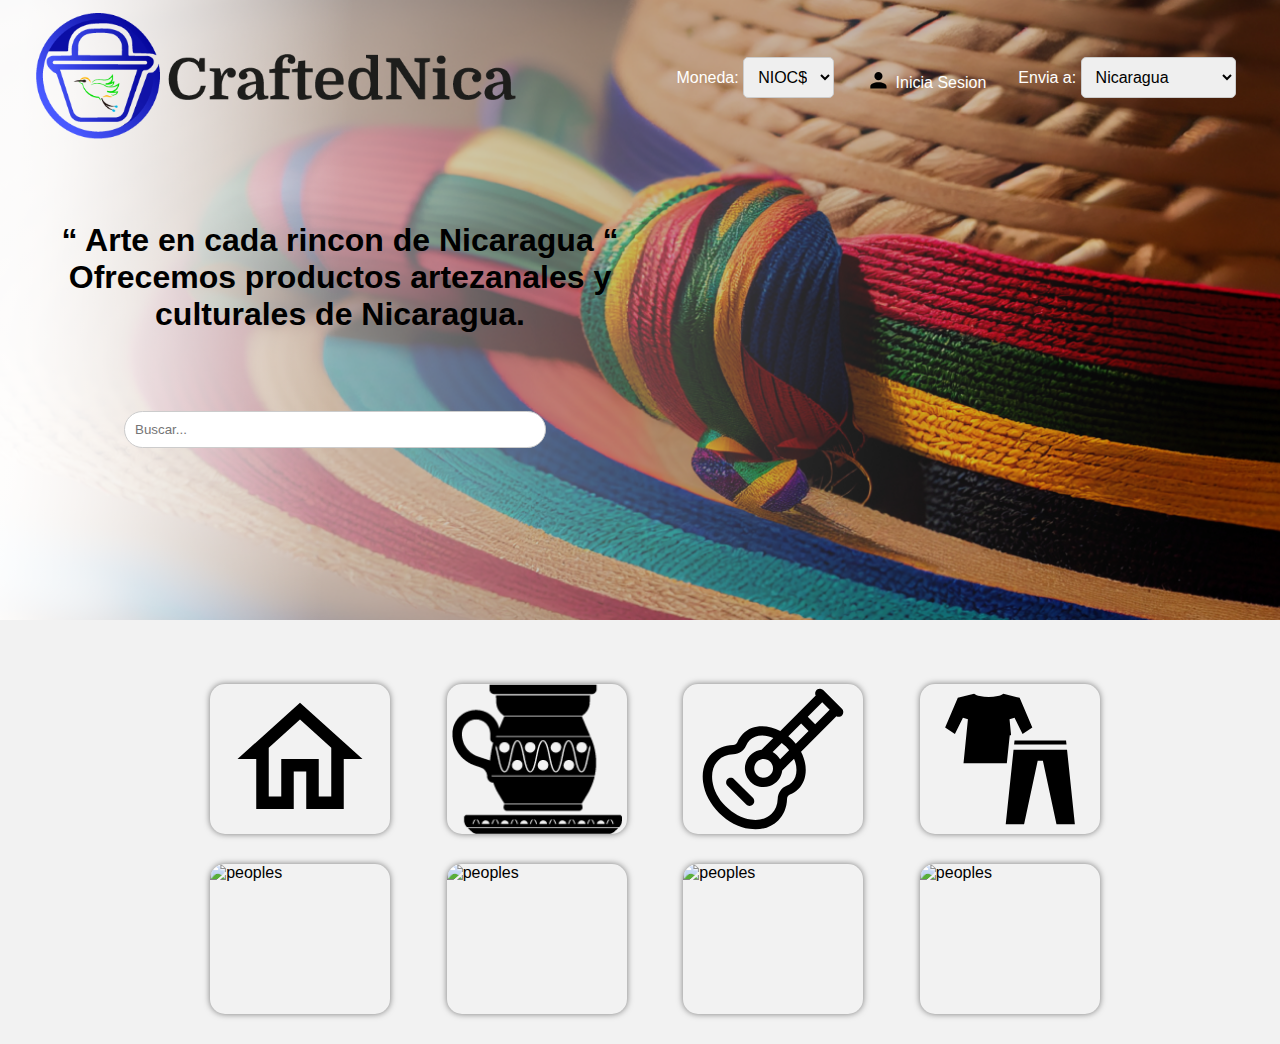
==== index.html @ a23224dc "base de datos inicial aun no conectada" ====
<!DOCTYPE html>
<html lang="es">
<head>
    <meta charset="UTF-8">
    <meta name="viewport" content="width=device-width, initial-scale=1.0">
    <title>Nuestra Tienda en Linea</title>
    <link rel="stylesheet" href="./css/estilos.css">
</head> 
<body>
    <header class="hero">
        <nav class="nav container"> 
            <div class="nav__logo">
                <img src="./img/Logo de la pagina final.png" class="nav__title" alt="CraftedNica">
            </div>
                <ul class="nav__link nav__link--menu"> 
                    <li class="nav__items">
                        <label for="moneda" class="nav__links"> Moneda: </label>
                        <select id="moneda" name="moneda">
                        <option value="cordoba">NIOC$ </option>
                        <option value="dolar">USD$</option>                    
                        </select>
                    </li>
                    <li class="nav__items">
                        <img src="./img/inicio de secion.svg" class="user" width="25px" height="25px" alt="User">
                        <label for="sesion" class="nav__links"> Inicia Sesion </label>
                    </li>
                    <li class="nav__items">
                        <label for="pais" class="nav__links"> Envia a: </label>
                        <select id="pais" name="pais">
                            <option value="Nicaragua">Nicaragua </option>
                            <option value="Estados_Unidos">Estados Unidos</option>
                            <option value="Mexico">Mexico</option>                     
                            </select>
                    </li>

                    <img src="img/exit.svg" class= "nav__close" alt="Salir">
                </ul>

                <div class="nav__menu">
                    <img src="img/menu.svg" class="nav__img" alt="MENU">
                </div>           
        </nav>
        
        <section class="hero__container container">           
            <p class="hero__paragraph">“ Arte en cada rincon de Nicaragua “ Ofrecemos productos artezanales y culturales de Nicaragua.</p>
            <div class="search-container">
                <input type="text" id="searchInput" placeholder="Buscar...">
                <ul id="searchResults"></ul>
            </div>
        </section>
       
    </header>
    
    <main>  
        <section class="portafolio">
            <div class="contenedor">
                <div class="galeria-port">
                    <div class="imagen-port">
                        <img src="./img/hogar.svg" alt="peoples">
                        <p>Muebles</p>
                        <div class="hover-galeria">
                            <img src="./images/icono1.png" alt="iconopuntero">
                            <p>Nuestro trabajo</p>
                        </div>
                    </div>
                    <div class="imagen-port">
                        <img src="./img/ceramica 2.png" alt="peoples">
                        <p>Ceramica</p>
                        <div class="hover-galeria">
                            <img src="./images/icono1.png" alt="iconopuntero">
                            <p>Nuestro trabajo</p>
                        </div>
                    </div>
                    <div class="imagen-port">
                        <img src="./img/gitarra.svg" alt="peoples">
                        <p>Musica</p>
                        <div class="hover-galeria">
                            <img src="./images/icono1.png" alt="iconopuntero">
                            <p>Nuestro trabajo</p>
                        </div>
                    </div>
                    <div class="imagen-port">
                        <img src="./img/trajes.svg" alt="peoples">
                        <p>Juguetes</p>
                        <div class="hover-galeria">
                            <img src="./images/icono1.png" alt="iconopuntero">
                            <p>Nuestro trabajo</p>
                        </div>
                    </div>
                    <div class="imagen-port">
                        <img src="./images/image5.jpg" alt="peoples">
                        <p>Trajes</p>
                        <div class="hover-galeria">
                            <img src="./images/icono1.png" alt="iconopuntero">
                            <p>Nuestro trabajo</p>
                        </div>
                    </div>
                    <div class="imagen-port">
                        <img src="./images/image6.jpg" alt="peoples">
                        <div class="hover-galeria">
                            <img src="./images/icono1.png" alt="iconopuntero">
                            <p>Nuestro trabajo</p>
                        </div>
                    </div>
                    <div class="imagen-port">
                        <img src="./images/image7.jpg" alt="peoples">
                        <div class="hover-galeria">
                            <img src="./images/icono1.png" alt="iconopuntero">
                            <p>Nuestro trabajo</p>
                        </div>
                    </div>
                    <div class="imagen-port">
                        <img src="./images/image8.jpg" alt="peoples">
                        <div class="hover-galeria">
                            <img src="./images/icono1.png" alt="iconopuntero">
                            <p>Nuestro trabajo</p>
                        </div>
                    </div>
                    </div>
                </div>
            </div>
        </section>
    </main>
    
    <footer>        
    </footer>
</body>
</html>
---- css/estilos.css ----
/* Estilos generales */
:root{
    --padding-container: 100px 0;
    --color-title: #001A49;
  }
  

body {
    font-family: Arial, sans-serif;
    margin: 0;
    padding: 0;
}

.container{
    width: 99%;
    max-width: 1200px;
    margin: 0 auto;
    overflow: hidden;
    padding: var(--padding-container);
}

.hero{
    width: 100%;
    height: 95vh;
    min-height: 500px;
    max-height: 620px;
    position: relative;
    display: grid;
    grid-template-rows: 100px 1fr;
    color: #151515;
    text-align: center;
}

.hero::before{
    content: "";
    position: absolute;
    top: 0;
    left: 0;
    height: 100%;
    width: 100%;
    background: linear-gradient(93deg, rgba(255, 255, 255, 0.86) 2%, rgba(0, 0, 0, 0.00) 27%), url('../img/sombrero.png'), lightgray -4.175px -9.457px / 104.375% 120.676% no-repeat;
    background-size: cover;
    background-position: 50% 50%;
    z-index: -1;
  }

ul {
    list-style: none;
}

  /*nav*/

  .nav{
    margin: 1% 2% 0 2%;
    --padding-container: 15px 10px 20px 10px;
    height: 100%;
    display: flex;
    align-items: center;
  }

  .nav__logo{
    width: 40%;
    height: auto;
  }

  .nav__title{
    width: 100%;
    height: 100%;
  }

.nav__link{
   
    margin-left: auto;
    padding: 0;
    display: grid;
    grid-auto-flow: column;
    grid-auto-columns: max-content;
    gap: 2em;  
    align-items: center;
  }

  .user{
    position: relative;
    top: 5px;
  }

  .nav__items{
    list-style: none;
  }

  .nav__links{
    color: #fff;
    text-decoration: none;
  }


  .nav__menu{
    margin-left: auto;
    cursor: pointer;
    display: none;
  }

  .nav__img{
    display: block;
    width: 30px;
  }

  .nav__close{
    display: var(--show, none);
  }

  /* hero__container*/

  .hero__container{
    width: 100%;
    --padding-container:0;
    display: grid;
    align-content: center;
    padding-bottom: 100px;
    text-align: center;
  }



  .hero__paragraph{
    width: 50%;
    margin-top: 50px;
    text-align: left;
    margin-bottom: 30px;
    color: #000;
    text-align: center;
    font-family: 'arial';
    font-size: 2em;
    font-style: normal;
    font-weight: 600;
    line-height: normal;
  }

/* Estilo para el select */

  #pais {
    padding: 10px;
    font-size: 16px;
    border: 1px solid #ccc;
    border-radius: 5px;
  }
  
  /* Estilo para las opciones (opcional) */
  #pais option {
    font-size: 16px;
    padding: 5px;
    background-color: #fff;
    color: #333;
  }
  
  #moneda {
    padding: 10px;
    font-size: 16px;
    border: 1px solid #ccc;
    border-radius: 5px;
  }
  
  /* Estilo para las opciones (opcional) */
  #moneda option {
    font-size: 16px;
    padding: 5px;
    background-color: #fff;
    color: #333;
  }
  
/* Estilos de la barra de búsqueda */
.search-container {
    text-align: center;
    margin-top: 4%;
    margin-right: 610px;
}

#searchInput {
    padding: 10px;
    border: 1px solid #ccc;
    border-radius: 25px;
    width: 400px;
}

#searchResults {
    list-style-type: none;
    padding: 0;
    margin-top: 10px;
    max-height: 250px;
    overflow-y: auto;
    border: 1px solid #ccc;
    border-radius: 10px;
    background-color: #fff;
    position: absolute;
    display: none;
}

#searchResults li {
    padding: 5px 10px;
    cursor: pointer;
}

#searchResults li:hover {
    background-color: #f4f4f4;
}


/*Galeria*/

.portafolio{
    background: #f2f2f2;
}

.galeria-port{
    padding: 5% 12% 0 12%;
    display: flex;
    justify-content: space-evenly;
    flex-wrap: wrap;
}

.imagen-port{
    width: 22%;
    min-width: 80px;
    max-width: 180px;
    height: 150px;
    margin-left: 30px;
    margin-bottom: 30px;
    border-radius: 15px;
    overflow: hidden;
    position: relative;
    cursor: pointer;
    box-shadow: 0 0 6px 0 rgba(0, 0, 0, .5);
}

.imagen-port > img{
    
    width: 100%;
    height: 100%;
    object-fit: contain;
    display: block;  
}

.imagen-port > p{
  color: #000;
  text-align: center;
  font-family: Domine;
  font-size: 26px;
  font-style: normal;
  font-weight: 400;
  line-height: normal;
  align-items: center;
}

.hover-galeria{
  
    position: absolute;
    width: 100%;
    height: 100%;
    top: 0;
    transform: scale(0);
    background: hsla(273, 91%, 27%, 0.7);
    transition: transform .5s;
    display: flex;
    justify-content: center;
    align-items: center;
    flex-direction: column;
}

.hover-galeria img{
    width: 50px;
}

.hover-galeria p{
    color: #fff;
}

.imagen-port:hover .hover-galeria{
    transform: scale(1);
}





@media (max-width:800px){
  .nav__menu{
    display: block;
  }

  .nav__link--menu{
    position: fixed;
    background-color: #000;
    top: 0;
    left: 0;
    height: 100%;
    width: 100%;
    display: flex;
    flex-direction: column;
    justify-content: space-evenly;
    align-items: center;
    z-index: 100;
    opacity: 0;
    pointer-events: none;
    transition: .7s opacity;
  }

  .nav__link--show{
    --show: block;
    opacity: 1;
    pointer-events: unset;
  }

  .nav__close{
    position: absolute;
    top: 30px;
    right: 30px;
    width: 30px;
    cursor: pointer;
  }

  .hero__title{
    font-size: 2.5rem;
  }
}
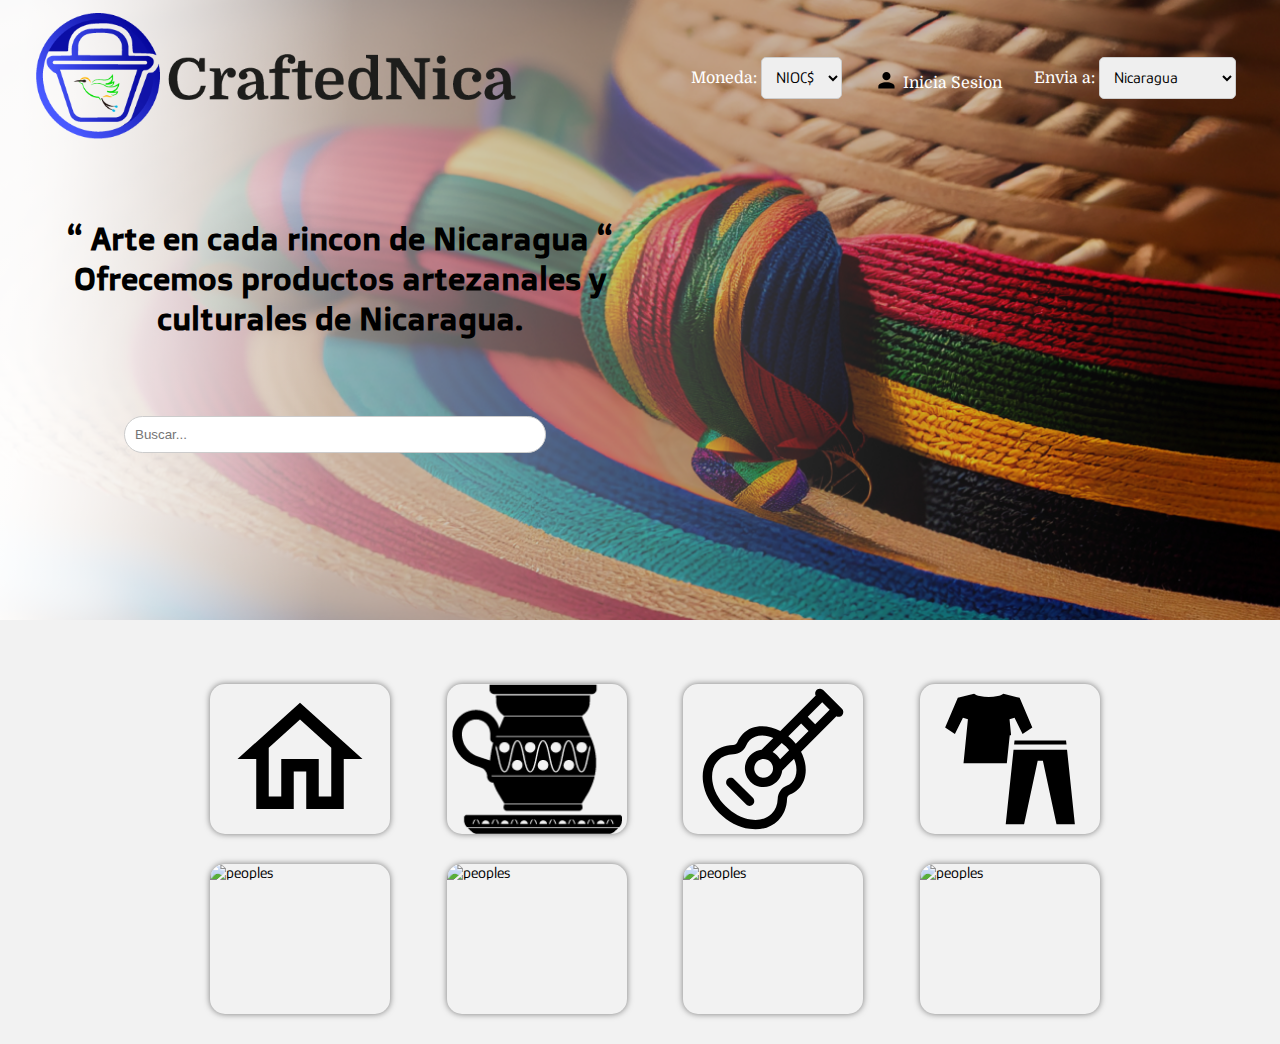
==== commit f3499d44: "Arreglo de letra typografia" ====
--- a/index.html
+++ b/index.html
@@ -15,7 +15,7 @@
                 <ul class="nav__link nav__link--menu"> 
                     <li class="nav__items">
                         <label for="moneda" class="nav__links"> Moneda: </label>
-                        <select id="moneda" name="moneda">
+                        <select id="moneda" name="moneda" class="links_letrafont">
                         <option value="cordoba">NIOC$ </option>
                         <option value="dolar">USD$</option>                    
                         </select>
@@ -26,7 +26,7 @@
                     </li>
                     <li class="nav__items">
                         <label for="pais" class="nav__links"> Envia a: </label>
-                        <select id="pais" name="pais">
+                        <select id="pais" name="pais" class="links_letrafont">
                             <option value="Nicaragua">Nicaragua </option>
                             <option value="Estados_Unidos">Estados Unidos</option>
                             <option value="Mexico">Mexico</option>                     
@@ -124,5 +124,6 @@
     
     <footer>        
     </footer>
+    <script src="./java/Menu_desplegable"></script>
 </body>
 </html>--- a/css/estilos.css
+++ b/css/estilos.css
@@ -1,4 +1,7 @@
-/* Estilos generales */
+/* Importe estos estilos */
+  @import url('https://fonts.googleapis.com/css2?family=Domine:wght@400;500;600;700&family=Doppio+One&family=Emblema+One&family=Glory:ital,wght@0,200;0,400;0,500;0,600;0,700;0,800;1,100;1,200;1,800&display=swap');
+
+  /*tipografias( titulo=Domine_articulos  botones=Glory  parrafo=Dophio One  Divicon de sugerencias=Emblema one*/
 :root{
     --padding-container: 100px 0;
     --color-title: #001A49;
@@ -7,12 +10,15 @@
 
 body {
     font-family: Arial, sans-serif;
+    font-family: 'Domine', serif;
+    font-family: 'Doppio One', sans-serif;
+    font-family: 'Emblema One';
+    font-family: 'Glory', sans-serif;
     margin: 0;
     padding: 0;
 }
 
 .container{
-    width: 99%;
     max-width: 1200px;
     margin: 0 auto;
     overflow: hidden;
@@ -91,8 +97,12 @@
   .nav__links{
     color: #fff;
     text-decoration: none;
-  }
-
+    font-family: 'Domine';
+  }
+
+  .links_letrafont{
+    font-family: 'Glory';
+  }
 
   .nav__menu{
     margin-left: auto;
@@ -102,7 +112,7 @@
 
   .nav__img{
     display: block;
-    width: 30px;
+    width: 40px;
   }
 
   .nav__close{
@@ -127,15 +137,18 @@
     margin-top: 50px;
     text-align: left;
     margin-bottom: 30px;
+    font-family:serif;
     color: #000;
     text-align: center;
-    font-family: 'arial';
     font-size: 2em;
     font-style: normal;
     font-weight: 600;
     line-height: normal;
-  }
-
+    font-family: 'Doppio One';
+  }
+
+
+  
 /* Estilo para el select */
 
   #pais {
@@ -283,14 +296,30 @@
 
 
 @media (max-width:800px){
+
+
+  .nav{
+    margin: 2% 0 0 0 ;
+    --padding-container: 25px 10px 20px 10px;
+    height: 100%;
+    display: flex;
+    align-items: center;
+  }
+  
   .nav__menu{
     display: block;
+    width: 70px;
+  }
+
+  .nav__logo{
+    width: 70%;
+    height: auto;
   }
 
   .nav__link--menu{
     position: fixed;
     background-color: #000;
-    top: 0;
+    top: -16px;
     left: 0;
     height: 100%;
     width: 100%;
@@ -308,6 +337,28 @@
     --show: block;
     opacity: 1;
     pointer-events: unset;
+  }
+
+  .hero__container{
+    width: 100%;
+    --padding-container:0;
+    display: grid;
+    align-content: center;
+    padding-bottom: 100px;
+    text-align: center;
+  }
+
+  .hero__paragraph{
+    width: 100vw;
+    margin-top: 50px;
+    text-align: left;
+    margin-bottom: 30px;
+    color: #000;
+    text-align: center;
+    font-size: 2em;
+    font-style: normal;
+    font-weight: 600;
+    line-height: normal;
   }
 
   .nav__close{
@@ -321,4 +372,11 @@
   .hero__title{
     font-size: 2.5rem;
   }
+
+  .search-container {
+    text-align: center;
+    margin-top: 4%;
+    margin-right: 0px;
+}
+
 }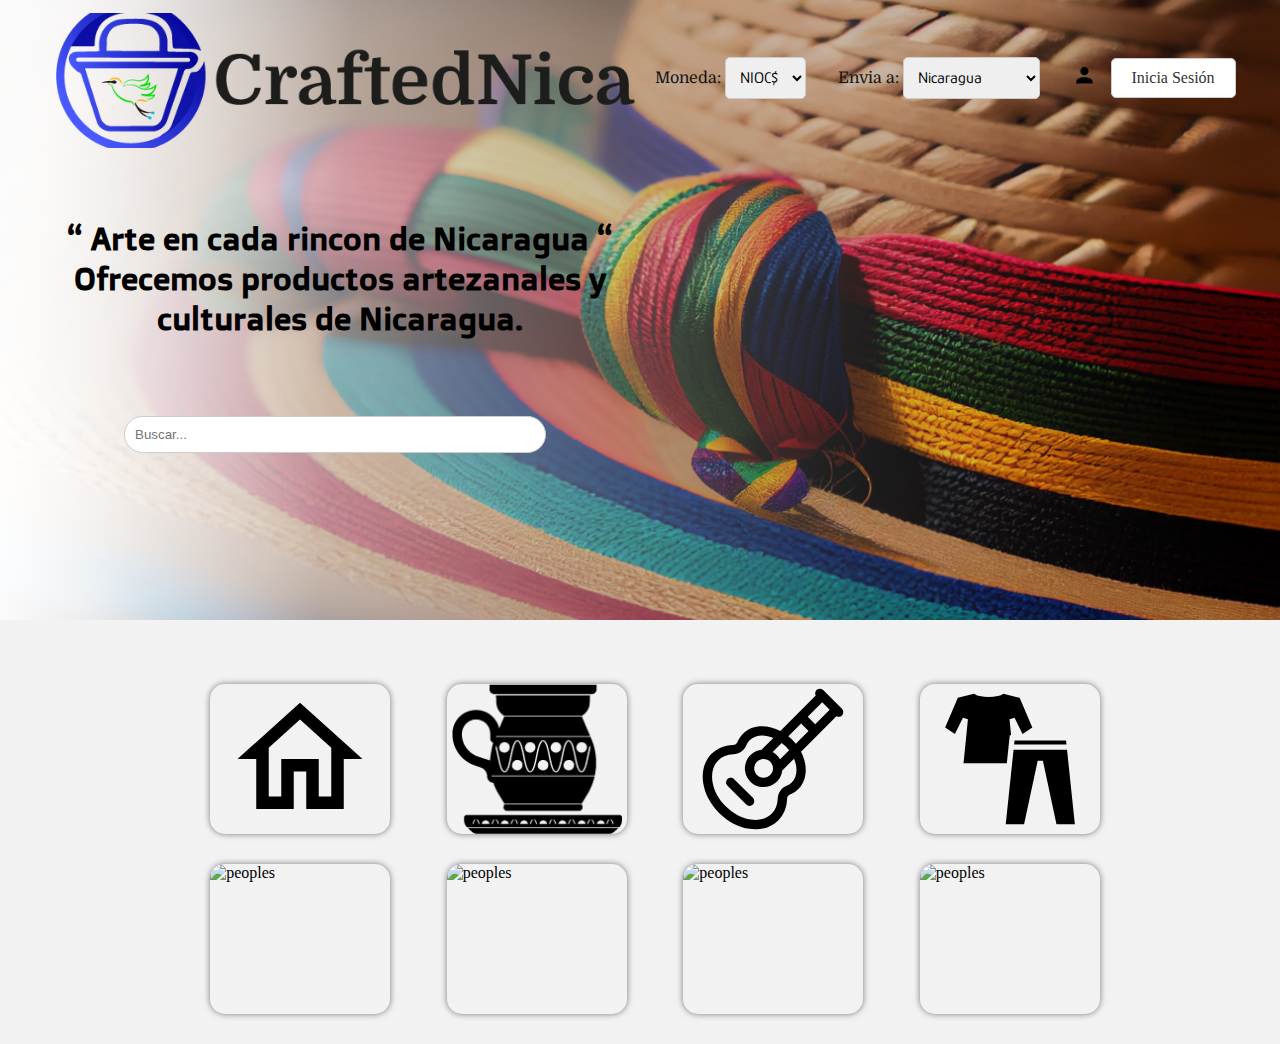
==== commit a88f84d2: "responsive" ====
--- a/index.html
+++ b/index.html
@@ -8,46 +8,49 @@
 </head> 
 <body>
     <header class="hero">
+
         <nav class="nav container"> 
             <div class="nav__logo">
                 <img src="./img/Logo de la pagina final.png" class="nav__title" alt="CraftedNica">
             </div>
-                <ul class="nav__link nav__link--menu"> 
-                    <li class="nav__items">
-                        <label for="moneda" class="nav__links"> Moneda: </label>
-                        <select id="moneda" name="moneda" class="links_letrafont">
-                        <option value="cordoba">NIOC$ </option>
-                        <option value="dolar">USD$</option>                    
+            <ul class="nav__link nav__link--menu"> 
+                <li class="nav__items">
+                    <label for="moneda" class="nav__links"> Moneda: </label>
+                    <select id="moneda" name="moneda" class="links_letrafont">
+                    <option value="cordoba">NIOC$ </option>
+                    <option value="dolar">USD$</option>                    
+                    </select>
+                </li>                
+                <li class="nav__items">
+                    <label for="pais" class="nav__links"> Envia a: </label>
+                    <select id="pais" name="pais" class="links_letrafont">
+                        <option value="Nicaragua">Nicaragua </option>
+                        <option value="Estados_Unidos">Estados Unidos</option>
+                        <option value="Mexico">Mexico</option>                     
                         </select>
-                    </li>
-                    <li class="nav__items">
-                        <img src="./img/inicio de secion.svg" class="user" width="25px" height="25px" alt="User">
-                        <label for="sesion" class="nav__links"> Inicia Sesion </label>
-                    </li>
-                    <li class="nav__items">
-                        <label for="pais" class="nav__links"> Envia a: </label>
-                        <select id="pais" name="pais" class="links_letrafont">
-                            <option value="Nicaragua">Nicaragua </option>
-                            <option value="Estados_Unidos">Estados Unidos</option>
-                            <option value="Mexico">Mexico</option>                     
-                            </select>
-                    </li>
+                </li>
+                <li class="nav__items">
+                    <img src="./img/inicio de secion.svg" class="user" width="25px" height="25px" alt="User">
+                    <a href="#" class="login-link">Inicia Sesión</a>
+                </li>
+                <img src="img/exit.svg" class= "nav__close" alt="Salir">
+            </ul>
 
-                    <img src="img/exit.svg" class= "nav__close" alt="Salir">
-                </ul>
-
-                <div class="nav__menu">
-                    <img src="img/menu.svg" class="nav__img" alt="MENU">
-                </div>           
+            <div class="nav__menu">
+                <img src="img/menu.svg" class="nav__img" alt="MENU">
+            </div>           
         </nav>
         
-        <section class="hero__container container">           
+        
+        <div class="hero__container container">           
             <p class="hero__paragraph">“ Arte en cada rincon de Nicaragua “ Ofrecemos productos artezanales y culturales de Nicaragua.</p>
+        
             <div class="search-container">
-                <input type="text" id="searchInput" placeholder="Buscar...">
-                <ul id="searchResults"></ul>
+                    <input type="text" id="searchInput" placeholder="Buscar...">
+                    <ul id="searchResults"></ul>
             </div>
-        </section>
+         </div>
+        
        
     </header>
     
--- a/css/estilos.css
+++ b/css/estilos.css
@@ -9,11 +9,6 @@
   
 
 body {
-    font-family: Arial, sans-serif;
-    font-family: 'Domine', serif;
-    font-family: 'Doppio One', sans-serif;
-    font-family: 'Emblema One';
-    font-family: 'Glory', sans-serif;
     margin: 0;
     padding: 0;
 }
@@ -65,8 +60,9 @@
   }
 
   .nav__logo{
-    width: 40%;
+    width: 100%;
     height: auto;
+    margin: 20px;
   }
 
   .nav__title{
@@ -75,7 +71,7 @@
   }
 
 .nav__link{
-   
+    
     margin-left: auto;
     padding: 0;
     display: grid;
@@ -95,7 +91,7 @@
   }
 
   .nav__links{
-    color: #fff;
+    color: #151515;
     text-decoration: none;
     font-family: 'Domine';
   }
@@ -119,7 +115,9 @@
     display: var(--show, none);
   }
 
-  /* hero__container*/
+
+
+  /* hero__container header*/
 
   .hero__container{
     width: 100%;
@@ -127,17 +125,13 @@
     display: grid;
     align-content: center;
     padding-bottom: 100px;
-    text-align: center;
-  }
-
-
+ 
+  }
 
   .hero__paragraph{
     width: 50%;
     margin-top: 50px;
-    text-align: left;
     margin-bottom: 30px;
-    font-family:serif;
     color: #000;
     text-align: center;
     font-size: 2em;
@@ -150,6 +144,23 @@
 
   
 /* Estilo para el select */
+.login-link {
+  display: inline-block; /* Para que el fondo se aplique correctamente */
+  padding: 10px 20px; /* Ajusta el espaciado como desees */
+  font-size: 16px;
+  background-color: #fff; /* Fondo blanco */
+  border: 1px solid #ccc; /* Borde */
+  border-radius: 5px; /* Esquinas redondeadas */
+  color: #333; /* Color del texto */
+  text-decoration: none; /* Quita la subraya de enlace */
+  margin-left: 10px; /* Añade margen izquierdo para separarlo de la imagen */
+}
+
+/* Estilo para el enlace de Inicia Sesión al pasar el cursor */
+.login-link:hover {
+  background-color: #f5f5f5; /* Cambia el fondo al pasar el cursor */
+}
+
 
   #pais {
     padding: 10px;
@@ -158,7 +169,7 @@
     border-radius: 5px;
   }
   
-  /* Estilo para las opciones (opcional) */
+  /* Estilo para las opciones*/
   #pais option {
     font-size: 16px;
     padding: 5px;
@@ -173,7 +184,7 @@
     border-radius: 5px;
   }
   
-  /* Estilo para las opciones (opcional) */
+  /* Estilo para las opciones */
   #moneda option {
     font-size: 16px;
     padding: 5px;
@@ -188,11 +199,13 @@
     margin-right: 610px;
 }
 
+
 #searchInput {
     padding: 10px;
     border: 1px solid #ccc;
     border-radius: 25px;
-    width: 400px;
+    width: 100%; /* Ancho máximo en pantallas pequeñas */
+    max-width: 400px; /* Ancho máximo en pantallas más grandes */
 }
 
 #searchResults {
@@ -353,6 +366,7 @@
     margin-top: 50px;
     text-align: left;
     margin-bottom: 30px;
+    margin-top: 20px;
     color: #000;
     text-align: center;
     font-size: 2em;
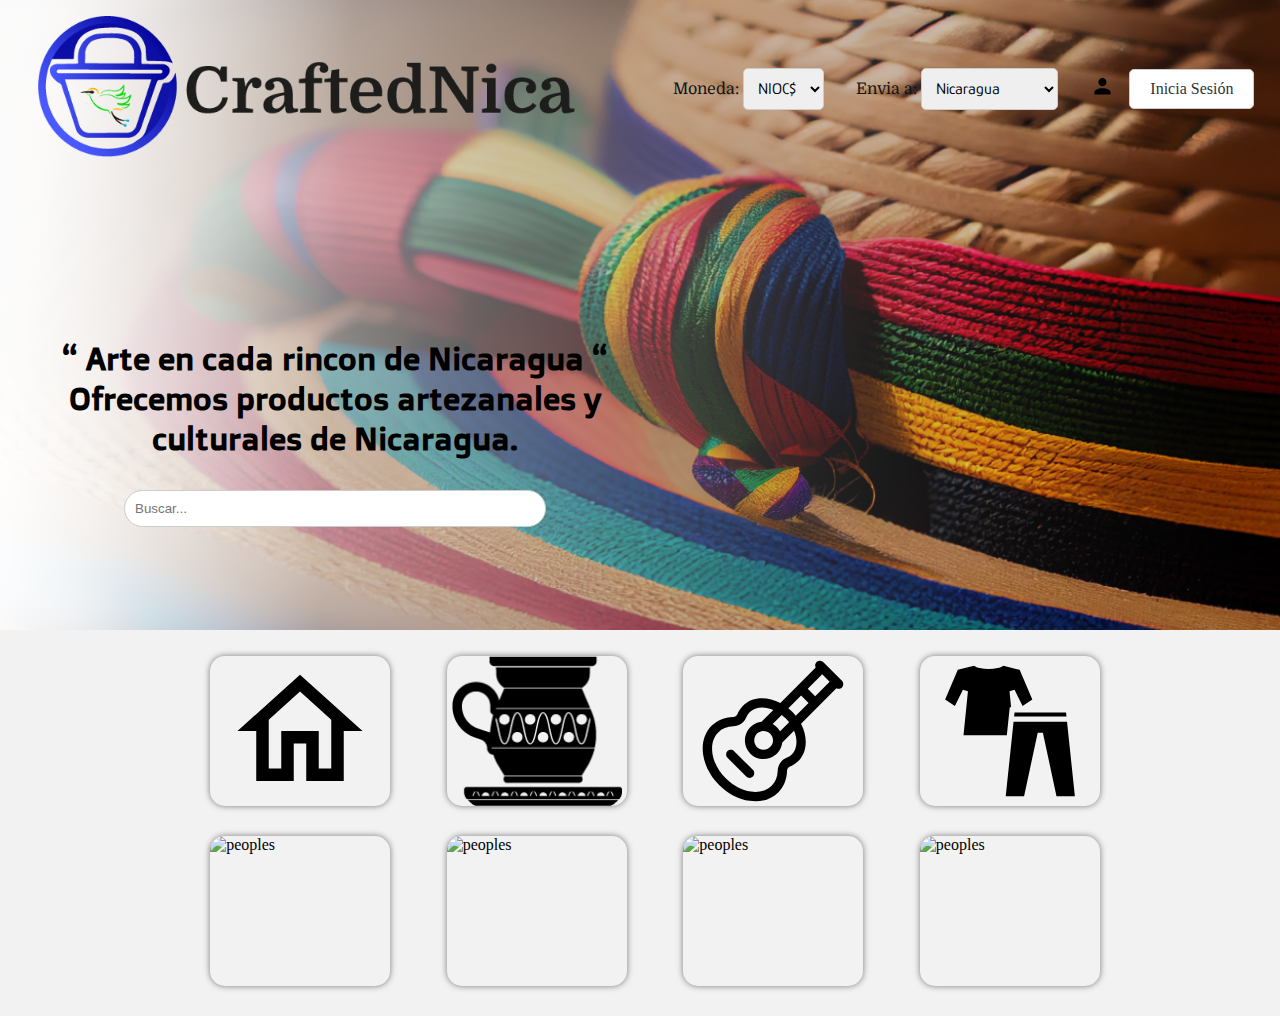
==== commit 94688e68: "detalles de la barra de busqueda y sus contenedore" ====
--- a/index.html
+++ b/index.html
@@ -42,13 +42,15 @@
         </nav>
         
         
-        <div class="hero__container container">           
-            <p class="hero__paragraph">“ Arte en cada rincon de Nicaragua “ Ofrecemos productos artezanales y culturales de Nicaragua.</p>
+        <div class="hero__container container">
+            <div class="hero__content">
+                <p class="hero__paragraph">“ Arte en cada rincon de Nicaragua “ Ofrecemos productos artezanales y culturales de Nicaragua.</p>
         
-            <div class="search-container">
-                    <input type="text" id="searchInput" placeholder="Buscar...">
-                    <ul id="searchResults"></ul>
-            </div>
+                <div class="search-container">
+                        <input type="text" id="searchInput" placeholder="Buscar...">
+                        <ul id="searchResults"></ul>
+                </div>
+            </div>                  
          </div>
         
        
--- a/css/estilos.css
+++ b/css/estilos.css
@@ -14,17 +14,14 @@
 }
 
 .container{
-    max-width: 1200px;
+    max-width: 100vw;
     margin: 0 auto;
-    overflow: hidden;
-    padding: var(--padding-container);
+    overflow: hidden;   
 }
 
 .hero{
-    width: 100%;
-    height: 95vh;
-    min-height: 500px;
-    max-height: 620px;
+    width: 100vw;
+    height: 70vh;
     position: relative;
     display: grid;
     grid-template-rows: 100px 1fr;
@@ -45,15 +42,23 @@
     z-index: -1;
   }
 
-ul {
+ 
+
+   /*Listas detalles*/
+
+   ul {
     list-style: none;
-}
-
-  /*nav*/
+  }
+
+   /*AREA DE LOS NAV*/
 
   .nav{
-    margin: 1% 2% 0 2%;
-    --padding-container: 15px 10px 20px 10px;
+    margin-top: .3%;
+    margin-left: 2%;
+    margin-right: 2%;
+    --padding-container: 0px;
+    padding-top: 35px;
+    padding-bottom: 35px;
     height: 100%;
     display: flex;
     align-items: center;
@@ -62,7 +67,8 @@
   .nav__logo{
     width: 100%;
     height: auto;
-    margin: 20px;
+    margin-left: 1%;
+    margin-right: 8%;
   }
 
   .nav__title{
@@ -70,7 +76,7 @@
     height: 100%;
   }
 
-.nav__link{
+  .nav__link{
     
     margin-left: auto;
     padding: 0;
@@ -108,30 +114,27 @@
 
   .nav__img{
     display: block;
-    width: 40px;
+    width: 30px;
   }
 
   .nav__close{
     display: var(--show, none);
   }
 
-
+ 
 
   /* hero__container header*/
+  /*Parte de el texto de presentacion y barra de busqueda*/
 
   .hero__container{
     width: 100%;
-    --padding-container:0;
-    display: grid;
-    align-content: center;
-    padding-bottom: 100px;
- 
+    display: flex;
+    justify-content: center;
+    align-items: center;
   }
 
   .hero__paragraph{
-    width: 50%;
-    margin-top: 50px;
-    margin-bottom: 30px;
+    width: 50%; 
     color: #000;
     text-align: center;
     font-size: 2em;
@@ -141,26 +144,18 @@
     font-family: 'Doppio One';
   }
 
-
-  
-/* Estilo para el select */
-.login-link {
-  display: inline-block; /* Para que el fondo se aplique correctamente */
-  padding: 10px 20px; /* Ajusta el espaciado como desees */
-  font-size: 16px;
-  background-color: #fff; /* Fondo blanco */
-  border: 1px solid #ccc; /* Borde */
-  border-radius: 5px; /* Esquinas redondeadas */
-  color: #333; /* Color del texto */
-  text-decoration: none; /* Quita la subraya de enlace */
-  margin-left: 10px; /* Añade margen izquierdo para separarlo de la imagen */
-}
-
-/* Estilo para el enlace de Inicia Sesión al pasar el cursor */
-.login-link:hover {
-  background-color: #f5f5f5; /* Cambia el fondo al pasar el cursor */
-}
-
+  .hero__content {
+    width: 100%;
+    margin-top: 8%;
+    margin-left: 2%;
+    display: flex;
+    flex-direction: column; /* Apila los elementos verticalmente */
+    align-items: flex-start; /* Alinea a la izquierda */
+    margin-left: 20px; /* Margen izquierdo para evitar que choquen con el borde izquierdo de la pantalla */
+  }
+
+  
+/*Pais y moneda*/
 
   #pais {
     padding: 10px;
@@ -169,7 +164,7 @@
     border-radius: 5px;
   }
   
-  /* Estilo para las opciones*/
+  /* Estilo para las opciones p*/
   #pais option {
     font-size: 16px;
     padding: 5px;
@@ -184,19 +179,38 @@
     border-radius: 5px;
   }
   
-  /* Estilo para las opciones */
+  /* Estilo para las opciones m*/
   #moneda option {
     font-size: 16px;
     padding: 5px;
     background-color: #fff;
     color: #333;
   }
-  
+
+
+/*fondo blanco"inico de sesion"*/
+.login-link {
+  display: inline-block; /* Para que el fondo se aplique correctamente */
+  padding: 10px 20px;
+  font-size: 16px;
+  background-color: #fff; /* Fondo blanco */
+  border: 1px solid #ccc; /* Bordes */
+  border-radius: 5px;
+  color: #333;
+  text-decoration: none;
+  margin-left: 10px;
+}
+
+/* Estilo para el enlace de Inicia Sesión al pasar el cursor */
+.login-link:hover {
+  background-color: #f5f5f5;
+}
+
+
 /* Estilos de la barra de búsqueda */
 .search-container {
     text-align: center;
-    margin-top: 4%;
-    margin-right: 610px;
+    width: 50%;
 }
 
 
@@ -231,14 +245,16 @@
 }
 
 
-/*Galeria*/
+/*Galeria de compras*/
 
 .portafolio{
     background: #f2f2f2;
 }
 
 .galeria-port{
-    padding: 5% 12% 0 12%;
+    padding-top: 2%;
+    padding-left: 12%;
+    padding-right: 12%;
     display: flex;
     justify-content: space-evenly;
     flex-wrap: wrap;
@@ -306,17 +322,38 @@
 
 
 
+@media (max-width: 1000px) {
+  /* Estilos para pantallas más pequeñas */
+
+  .nav__links,
+  #pais,
+  #moneda,
+  .login-link {
+    font-size: 14px;
+    padding: 5px 9px; 
+  }
+
+  /* Redefine el tamaño del logo */
+  .nav__logo{
+    width: 80%;
+    height: auto;
+    margin-left: 1%;
+    margin-right: 2%;
+  }
+}
 
 
 @media (max-width:800px){
 
+  .hero{
+    height: 70vh;
+    min-height: 400px;
+    max-height: 550px;
+}
 
   .nav{
-    margin: 2% 0 0 0 ;
+    margin: 0;
     --padding-container: 25px 10px 20px 10px;
-    height: 100%;
-    display: flex;
-    align-items: center;
   }
   
   .nav__menu{
@@ -352,12 +389,9 @@
     pointer-events: unset;
   }
 
+  /*Parrafo y su contendor*/
+
   .hero__container{
-    width: 100%;
-    --padding-container:0;
-    display: grid;
-    align-content: center;
-    padding-bottom: 100px;
     text-align: center;
   }
 
@@ -367,13 +401,13 @@
     text-align: left;
     margin-bottom: 30px;
     margin-top: 20px;
-    color: #000;
-    text-align: center;
     font-size: 2em;
     font-style: normal;
     font-weight: 600;
     line-height: normal;
   }
+
+  /*BOTONES DE CIERRE DEL MENU*/
 
   .nav__close{
     position: absolute;
@@ -383,10 +417,12 @@
     cursor: pointer;
   }
 
+  /*usar en los titulos no olvidar*/
   .hero__title{
     font-size: 2.5rem;
   }
 
+  /*barra de busq*/
   .search-container {
     text-align: center;
     margin-top: 4%;
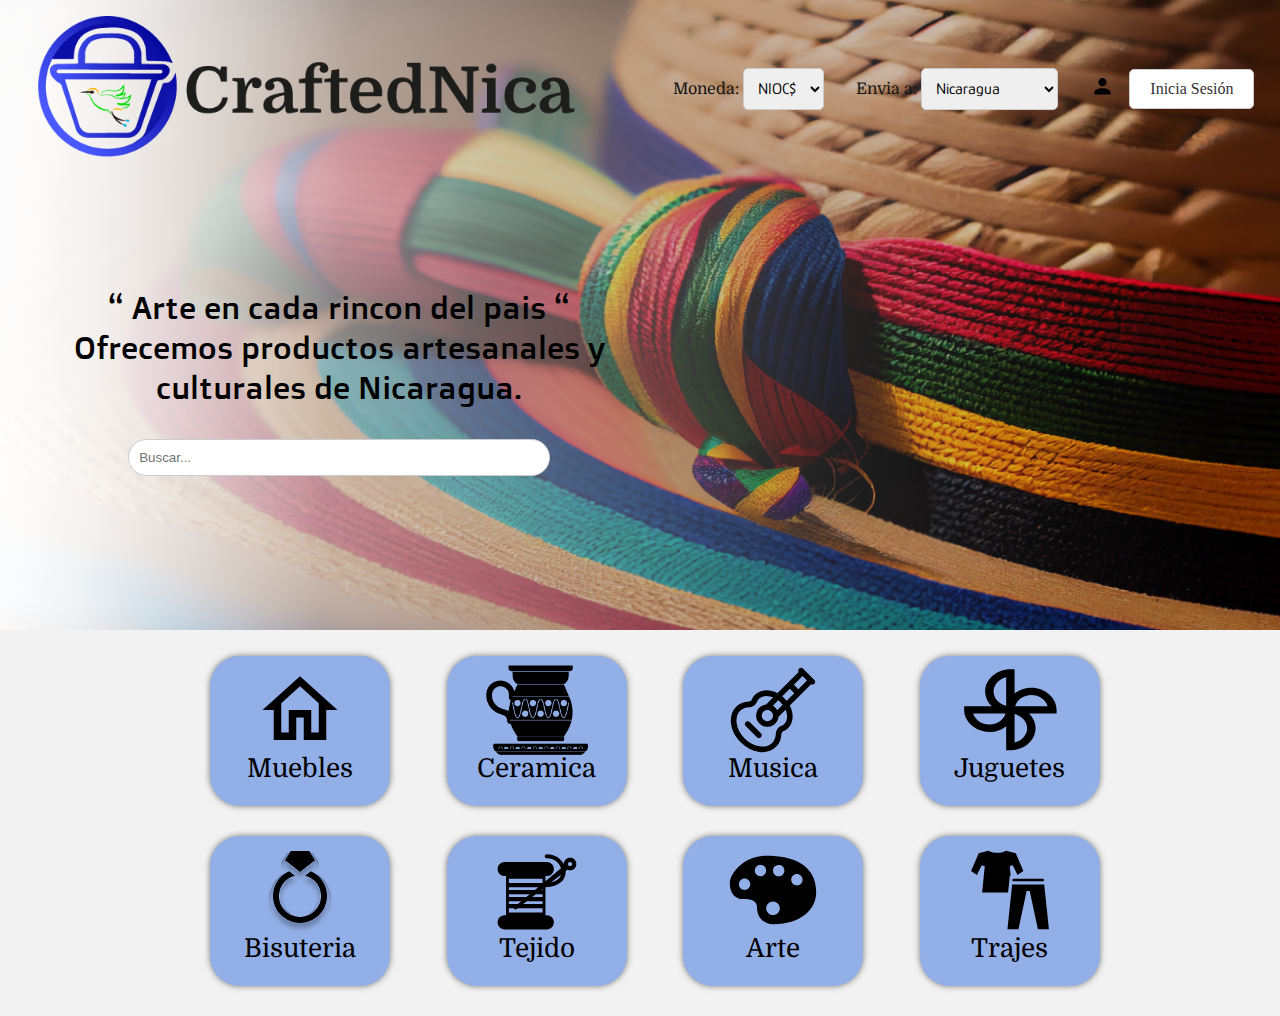
==== commit 87b3a400: "Soy tremendo crack y eso que a puro video god del yutu" ====
--- a/index.html
+++ b/index.html
@@ -44,7 +44,7 @@
         
         <div class="hero__container container">
             <div class="hero__content">
-                <p class="hero__paragraph">“ Arte en cada rincon de Nicaragua “ Ofrecemos productos artezanales y culturales de Nicaragua.</p>
+                <p class="hero__paragraph">“ Arte en cada rincon del pais “ Ofrecemos productos artesanales y culturales de Nicaragua.</p>
         
                 <div class="search-container">
                         <input type="text" id="searchInput" placeholder="Buscar...">
@@ -64,61 +64,64 @@
                         <img src="./img/hogar.svg" alt="peoples">
                         <p>Muebles</p>
                         <div class="hover-galeria">
-                            <img src="./images/icono1.png" alt="iconopuntero">
-                            <p>Nuestro trabajo</p>
+                            <img src="./img/hogar.svg" alt="iconopuntero">
+                            <p>Vamos</p>
                         </div>
                     </div>
                     <div class="imagen-port">
                         <img src="./img/ceramica 2.png" alt="peoples">
                         <p>Ceramica</p>
                         <div class="hover-galeria">
-                            <img src="./images/icono1.png" alt="iconopuntero">
-                            <p>Nuestro trabajo</p>
+                            <img src="./img/ceramica 2.png" alt="iconopuntero">
+                            <p>Vamos</p>
                         </div>
                     </div>
                     <div class="imagen-port">
                         <img src="./img/gitarra.svg" alt="peoples">
                         <p>Musica</p>
                         <div class="hover-galeria">
-                            <img src="./images/icono1.png" alt="iconopuntero">
-                            <p>Nuestro trabajo</p>
+                            <img src="./img/gitarra.svg" alt="iconopuntero">
+                            <p>Vamos</p>
+                        </div>
+                    </div>
+                    <div class="imagen-port">
+                        <img src="./img/juguetes2.svg" alt="peoples">
+                        <p>Juguetes</p>
+                        <div class="hover-galeria">
+                            <img src="./img/juguetes2.svg" alt="iconopuntero">
+                            <p>Vamos</p>
+                        </div>
+                    </div>
+                    <div class="imagen-port">
+                        <img src="./img/Joyeria.svg" alt="peoples">
+                        <p>Bisuteria</p>
+                        <div class="hover-galeria">
+                            <img src="./img/Joyeria.svg" alt="iconopuntero">
+                            <p>Vamos</p>
+                        </div>
+                    </div>
+                    <div class="imagen-port">
+                        <img src="./img/Tejido.svg" alt="peoples">
+                        <p>Tejido</p>
+                        <div class="hover-galeria">
+                            <img src="./img/Tejido.svg" alt="iconopuntero">
+                            <p>Vamos</p>
+                        </div>
+                    </div>
+                    <div class="imagen-port">
+                        <img src="./img/arte.svg" alt="peoples">
+                        <p>Arte</p>
+                        <div class="hover-galeria">
+                            <img src="./img/arte.svg" alt="iconopuntero">
+                            <p>Vamos</p>
                         </div>
                     </div>
                     <div class="imagen-port">
                         <img src="./img/trajes.svg" alt="peoples">
-                        <p>Juguetes</p>
-                        <div class="hover-galeria">
-                            <img src="./images/icono1.png" alt="iconopuntero">
-                            <p>Nuestro trabajo</p>
-                        </div>
-                    </div>
-                    <div class="imagen-port">
-                        <img src="./images/image5.jpg" alt="peoples">
                         <p>Trajes</p>
                         <div class="hover-galeria">
-                            <img src="./images/icono1.png" alt="iconopuntero">
-                            <p>Nuestro trabajo</p>
-                        </div>
-                    </div>
-                    <div class="imagen-port">
-                        <img src="./images/image6.jpg" alt="peoples">
-                        <div class="hover-galeria">
-                            <img src="./images/icono1.png" alt="iconopuntero">
-                            <p>Nuestro trabajo</p>
-                        </div>
-                    </div>
-                    <div class="imagen-port">
-                        <img src="./images/image7.jpg" alt="peoples">
-                        <div class="hover-galeria">
-                            <img src="./images/icono1.png" alt="iconopuntero">
-                            <p>Nuestro trabajo</p>
-                        </div>
-                    </div>
-                    <div class="imagen-port">
-                        <img src="./images/image8.jpg" alt="peoples">
-                        <div class="hover-galeria">
-                            <img src="./images/icono1.png" alt="iconopuntero">
-                            <p>Nuestro trabajo</p>
+                            <img src="./img/trajes.svg" alt="iconopuntero">
+                            <p>Vamos</p>
                         </div>
                     </div>
                     </div>
--- a/css/estilos.css
+++ b/css/estilos.css
@@ -77,7 +77,6 @@
   }
 
   .nav__link{
-    
     margin-left: auto;
     padding: 0;
     display: grid;
@@ -122,6 +121,58 @@
   }
 
  
+  
+/*Pais y moneda*/
+
+#pais {
+  padding: 10px;
+  font-size: 16px;
+  border: 1px solid #ccc;
+  border-radius: 5px;
+}
+
+/* Estilo para las opciones p*/
+#pais option {
+  font-size: 16px;
+  padding: 5px;
+  background-color: #fff;
+  color: #333;
+}
+
+#moneda {
+  padding: 10px;
+  font-size: 16px;
+  border: 1px solid #ccc;
+  border-radius: 5px;
+}
+
+/* Estilo para las opciones m*/
+#moneda option {
+  font-size: 16px;
+  padding: 5px;
+  background-color: #fff;
+  color: #333;
+}
+
+
+/*fondo blanco"inico de sesion"*/
+.login-link {
+display: inline-block; /* Para que el fondo se aplique correctamente */
+padding: 10px 20px;
+font-size: 16px;
+background-color: #fff; /* Fondo blanco */
+border: 1px solid #ccc; /* Bordes */
+border-radius: 5px;
+color: #333;
+text-decoration: none;
+margin-left: 10px;
+}
+
+/* Estilo para el enlace de Inicia Sesión al pasar el cursor */
+.login-link:hover {
+background-color: #f5f5f5;
+}
+
 
   /* hero__container header*/
   /*Parte de el texto de presentacion y barra de busqueda*/
@@ -139,74 +190,20 @@
     text-align: center;
     font-size: 2em;
     font-style: normal;
-    font-weight: 600;
+    font-weight: 500;
     line-height: normal;
     font-family: 'Doppio One';
   }
 
   .hero__content {
     width: 100%;
-    margin-top: 8%;
+    margin-top: 0%;
     margin-left: 2%;
     display: flex;
     flex-direction: column; /* Apila los elementos verticalmente */
-    align-items: flex-start; /* Alinea a la izquierda */
-    margin-left: 20px; /* Margen izquierdo para evitar que choquen con el borde izquierdo de la pantalla */
-  }
-
-  
-/*Pais y moneda*/
-
-  #pais {
-    padding: 10px;
-    font-size: 16px;
-    border: 1px solid #ccc;
-    border-radius: 5px;
-  }
-  
-  /* Estilo para las opciones p*/
-  #pais option {
-    font-size: 16px;
-    padding: 5px;
-    background-color: #fff;
-    color: #333;
-  }
-  
-  #moneda {
-    padding: 10px;
-    font-size: 16px;
-    border: 1px solid #ccc;
-    border-radius: 5px;
-  }
-  
-  /* Estilo para las opciones m*/
-  #moneda option {
-    font-size: 16px;
-    padding: 5px;
-    background-color: #fff;
-    color: #333;
-  }
-
-
-/*fondo blanco"inico de sesion"*/
-.login-link {
-  display: inline-block; /* Para que el fondo se aplique correctamente */
-  padding: 10px 20px;
-  font-size: 16px;
-  background-color: #fff; /* Fondo blanco */
-  border: 1px solid #ccc; /* Bordes */
-  border-radius: 5px;
-  color: #333;
-  text-decoration: none;
-  margin-left: 10px;
-}
-
-/* Estilo para el enlace de Inicia Sesión al pasar el cursor */
-.login-link:hover {
-  background-color: #f5f5f5;
-}
-
-
+  }
+
+  
 /* Estilos de la barra de búsqueda */
 .search-container {
     text-align: center;
@@ -267,22 +264,24 @@
     height: 150px;
     margin-left: 30px;
     margin-bottom: 30px;
-    border-radius: 15px;
+    border-radius: 30px;
+    background-color: #92AFE7;
     overflow: hidden;
     position: relative;
     cursor: pointer;
     box-shadow: 0 0 6px 0 rgba(0, 0, 0, .5);
 }
 
-.imagen-port > img{
-    
-    width: 100%;
-    height: 100%;
+.imagen-port > img{  
+    margin-top: 5%;
+    width: 100%;
+    height: 60%;
     object-fit: contain;
     display: block;  
 }
 
 .imagen-port > p{
+  margin-top: -.5%;
   color: #000;
   text-align: center;
   font-family: Domine;
@@ -349,7 +348,7 @@
     height: 70vh;
     min-height: 400px;
     max-height: 550px;
-}
+  }
 
   .nav{
     margin: 0;
@@ -395,9 +394,18 @@
     text-align: center;
   }
 
+  .hero__content {
+    width: 100%;
+    margin-top: 0;
+    margin-left: 2%;
+    display: flex;
+    flex-direction: column; /* Apila los elementos verticalmente */
+  
+  }
+
   .hero__paragraph{
     width: 100vw;
-    margin-top: 50px;
+    margin-top: 0;
     text-align: left;
     margin-bottom: 30px;
     margin-top: 20px;
@@ -424,9 +432,7 @@
 
   /*barra de busq*/
   .search-container {
-    text-align: center;
-    margin-top: 4%;
-    margin-right: 0px;
-}
-
-}+    width: 100vw;
+  }
+
+  }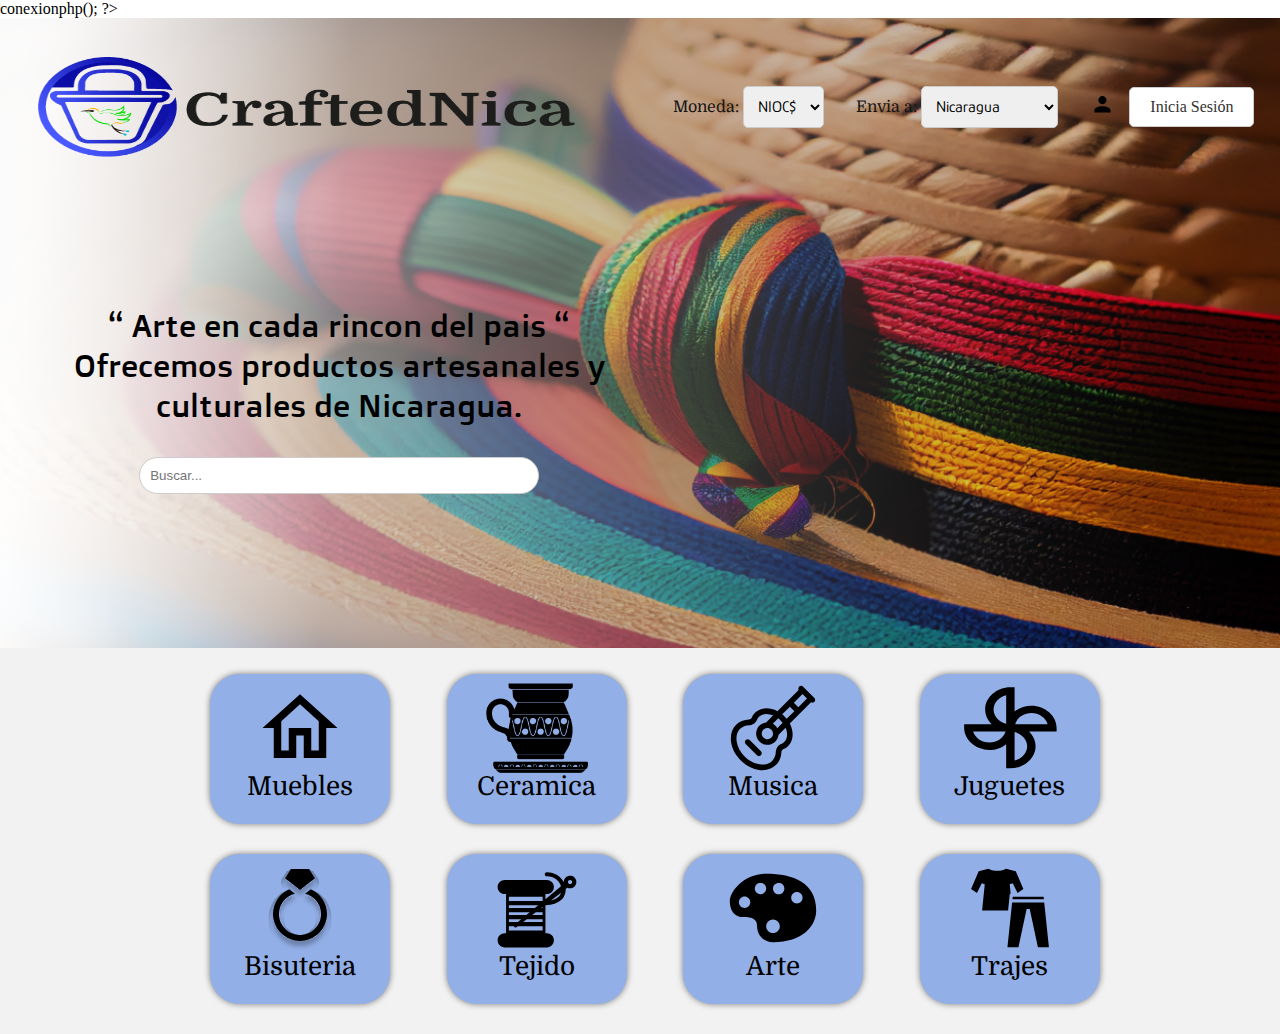
==== commit 9ff31b76: "agregando conexion php con la base de datos sql" ====
--- a/index.html
+++ b/index.html
@@ -1,3 +1,9 @@
+<?php
+include_once("conexionprincipal.php");
+$conexion = new Cconexion();
+$conexion->conexionphp();
+?>
+
 <!DOCTYPE html>
 <html lang="es">
 <head>
--- a/css/estilos.css
+++ b/css/estilos.css
@@ -435,4 +435,180 @@
     width: 100vw;
   }
 
-  }+}
+
+
+
+
+
+
+
+
+@media (max-width: 400px) {
+
+    /* Estilos para pantallas más pequeñas */
+    header{
+      z-index: -2;
+      background-color: #f5f5f5;
+    }
+
+    .hero::before{
+      clip-path: polygon(0 0, 100% 0, 100% 90%, 50% 98%, 0 90%);
+    }
+
+    .nav__links,
+    #pais,
+    #moneda,
+    .login-link {
+      font-size: 24px;
+      padding: 10px 14px; 
+    }
+  
+    /* Redefine el tamaño del logo */
+    .nav__logo{
+      width: 80%;
+      height: auto;
+      margin-left: 1%;
+    }
+
+   .hero{
+      height: 60vh;
+      min-height: 350px;
+      max-height: 550px;
+    }
+  
+    .nav{
+      margin-top: -10%;
+    }
+    
+    .nav__menu{
+      display: block;
+      width: 70px;
+    }
+  
+    .nav__logo{
+      width: 70%;
+      height: auto;
+    }
+  
+    /*Parrafo y su contendor*/
+  
+    .hero__container{
+      text-align: center;
+    }
+  
+    .hero__content {
+      width: 100%;
+      margin-top: -40%;
+      display: flex;
+      flex-direction: column; /* Apila los elementos verticalmente */
+    
+    }
+  
+    .hero__paragraph{
+      width: 70vw;
+      text-align: left;
+      margin-bottom: 30px;
+      margin-top: 20px;
+      font-size: 1.2em;
+      font-style: normal;
+      font-weight: 400;
+      line-height: normal;
+    }
+  
+    /*BOTONES DE CIERRE DEL MENU*/
+  
+    .nav__close{
+      position: absolute;
+      top: 30px;
+      right: 30px;
+      width: 30px;
+      cursor: pointer;
+    }
+  
+    /*usar en los titulos no olvidar*/
+    .hero__title{
+      font-size: 2.5rem;
+    }
+  
+    /*barra de busq*/
+    .search-container {
+      width: 70%;
+    }
+     
+
+    /*Galeria de compras*/
+
+
+    .galeria-port{
+      padding-top: 5%;
+      padding-left: 0%;
+      padding-right: 0%;
+      display: flex;
+      justify-content: space-evenly;
+      flex-wrap: wrap;
+    }
+
+    .imagen-port{
+      width: 20%;
+      min-width: 130px;
+      max-width: 180px;
+      height: 140px;
+      margin-left: 10px;
+      margin-right: 10px;
+      margin-bottom: 30px;
+      border-radius: 30px;
+      background-color: #92AFE7;
+      overflow: hidden;
+      position: relative;
+      cursor: pointer;
+      box-shadow: 0 0 6px 0 rgba(0, 0, 0, .5);
+    }
+
+  .imagen-port > img{  
+    margin-top: 12%;
+    width: 100%;
+    height: 50%;
+    object-fit: contain;
+    display: block;  
+  }
+
+  .imagen-port > p{
+    margin-top: -.5%;
+    color: #000;
+    text-align: center;
+    font-family: Domine;
+    font-size: 26px;
+    font-style: normal;
+    font-weight: 400;
+    line-height: normal;
+    align-items: center;
+  }
+
+  .hover-galeria{
+
+    position: absolute;
+    width: 100%;
+    height: 100%;
+    top: 0;
+    transform: scale(0);
+    background: hsla(273, 91%, 27%, 0.7);
+    transition: transform .5s;
+    display: flex;
+    justify-content: center;
+    align-items: center;
+    flex-direction: column;
+  }
+
+  .hover-galeria img{
+    width: 50px;
+  }
+
+  .hover-galeria p{
+    color: #fff;
+  }
+
+  .imagen-port:hover .hover-galeria{
+    transform: scale(1);
+  }
+}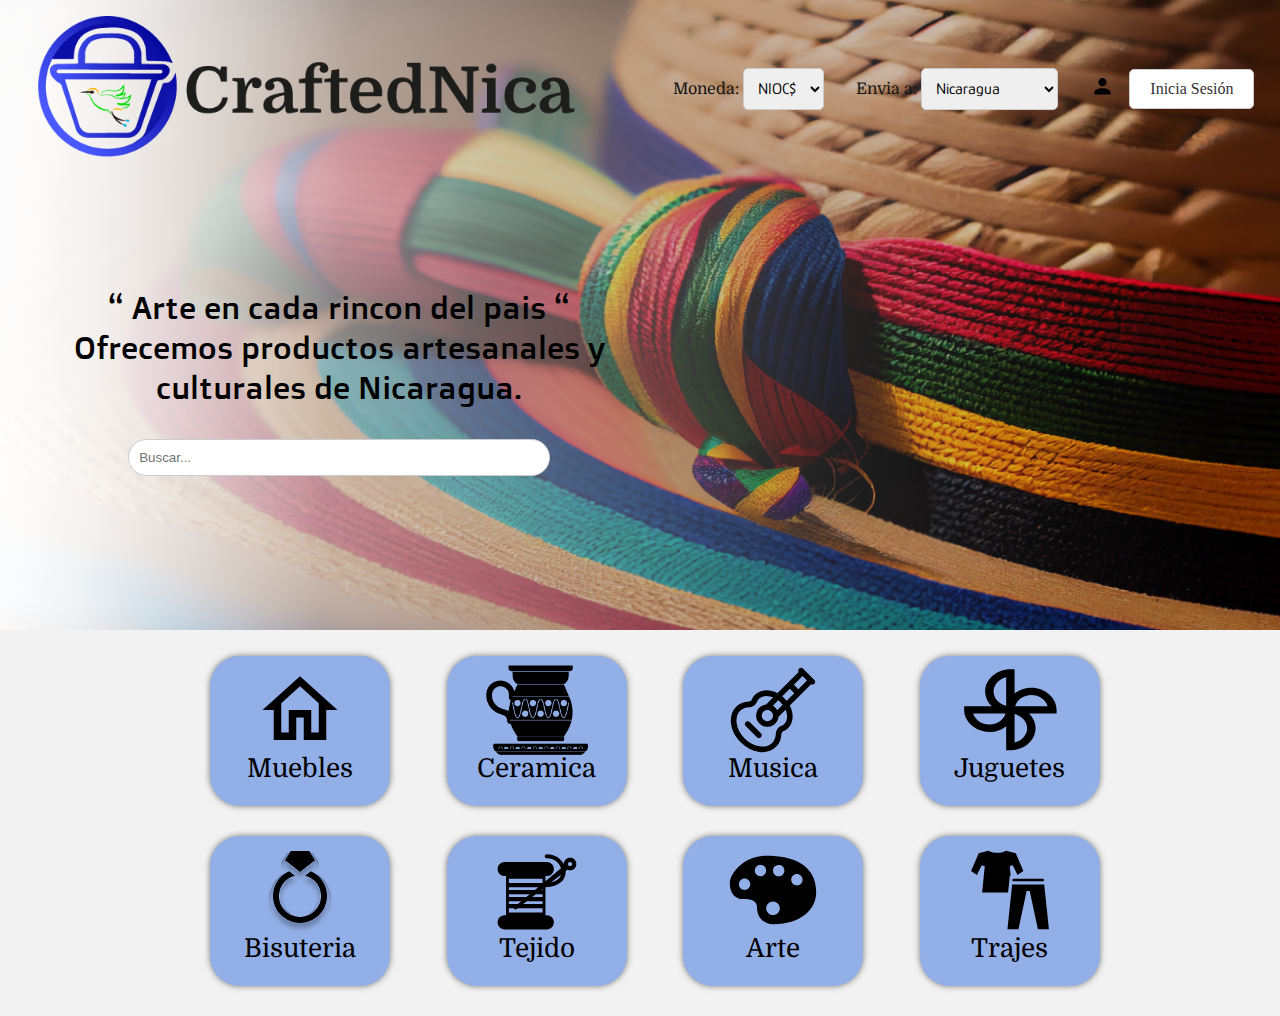
==== commit 7b35a012: "Update index.html" ====
--- a/index.html
+++ b/index.html
@@ -1,9 +1,3 @@
-<?php
-include_once("conexionprincipal.php");
-$conexion = new Cconexion();
-$conexion->conexionphp();
-?>
-
 <!DOCTYPE html>
 <html lang="es">
 <head>
